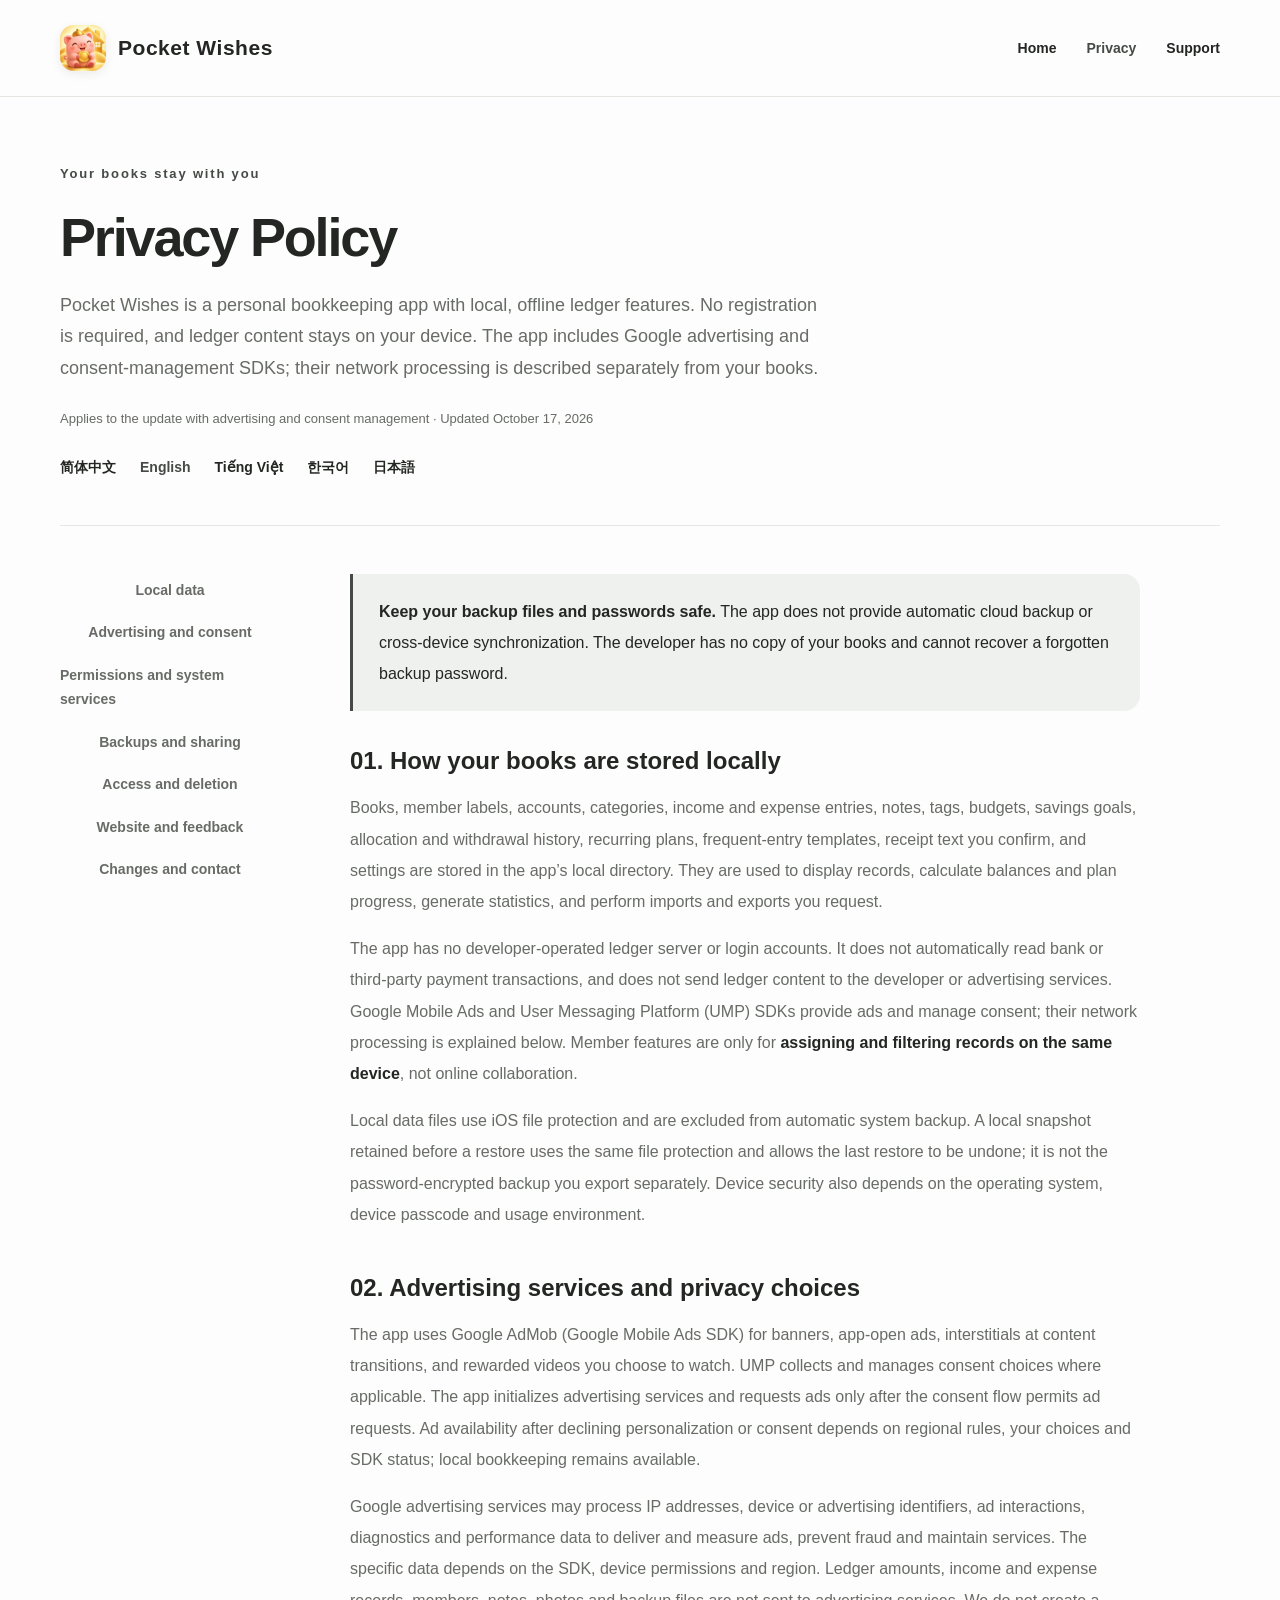
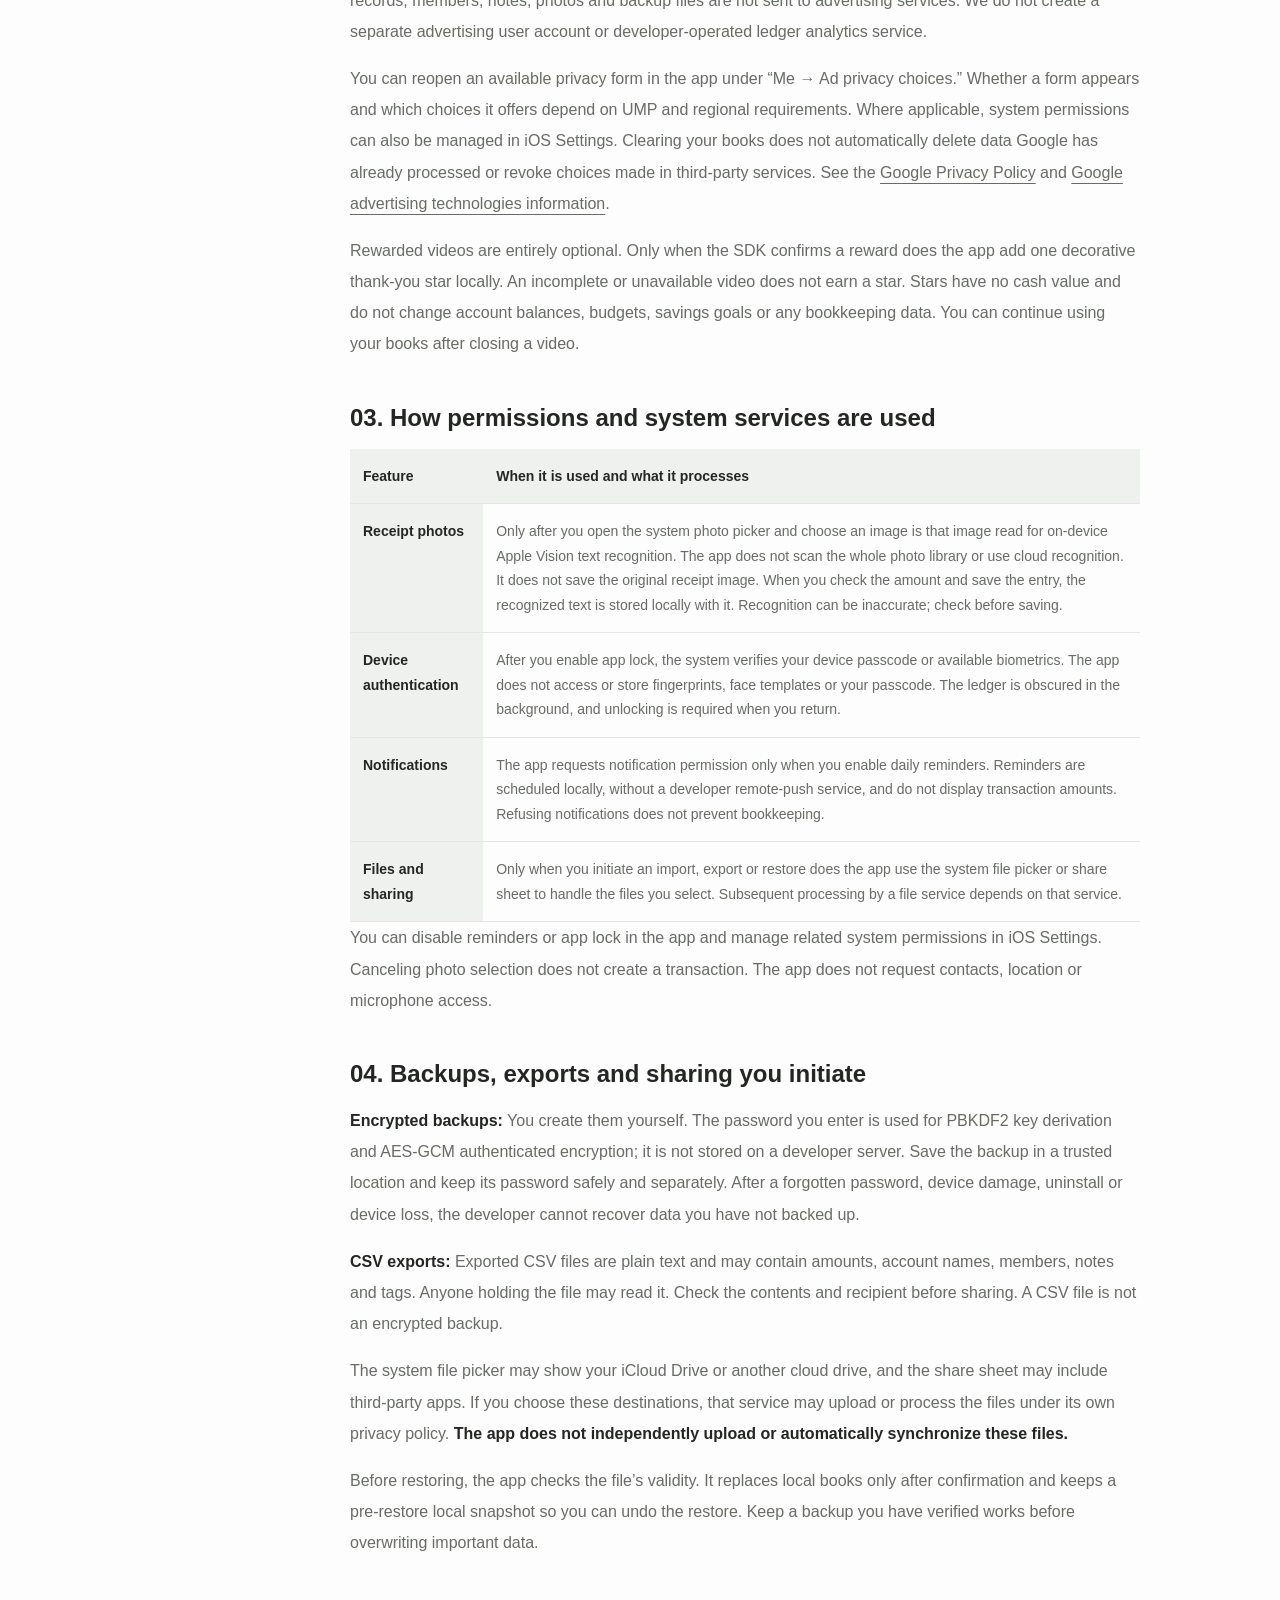
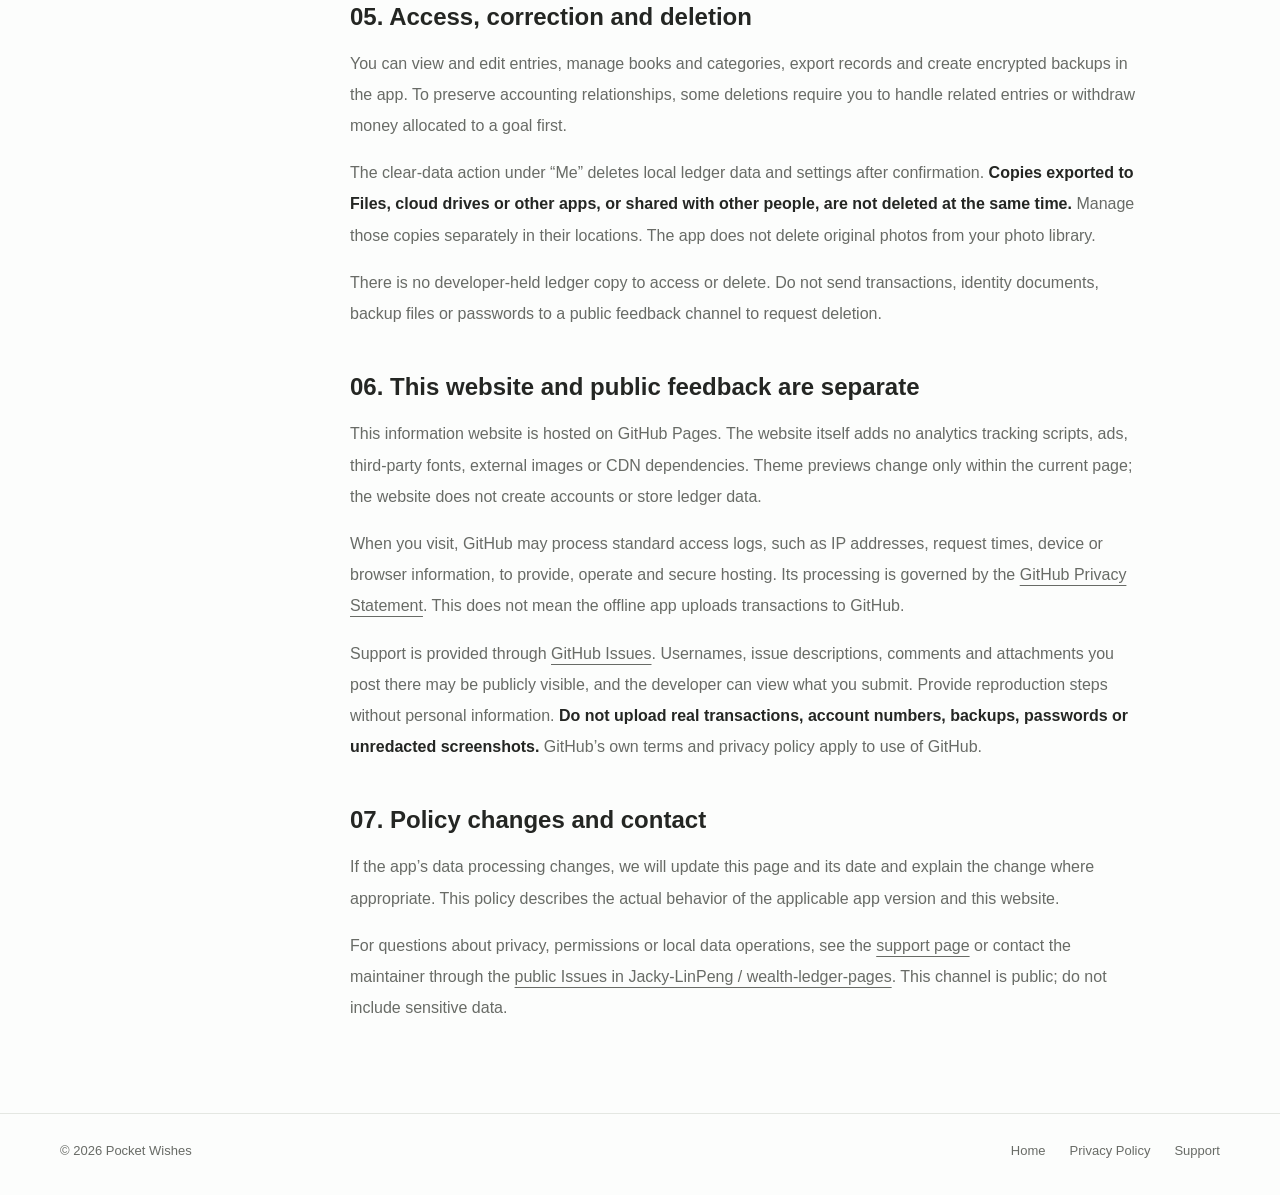
==== privacy-en.html @ 67965745 "Add English Vietnamese Korean and Japanese privacy policies" ====
<!doctype html><html lang="en"><head><meta charset="utf-8"><meta name="viewport" content="width=device-width,initial-scale=1"><title>Privacy Policy · Pocket Wishes</title><meta name="description" content="How Pocket Wishes stores your books locally, uses Google advertising and consent SDKs, and handles permissions, backups, exports and public feedback."><meta name="theme-color" content="#fcfdfc"><meta name="referrer" content="strict-origin-when-cross-origin"><link rel="icon" type="image/png" href="assets/icon.png"><link rel="stylesheet" href="assets/site.css"><link rel="alternate" hreflang="zh-CN" href="privacy.html"><link rel="alternate" hreflang="en" href="privacy-en.html"><link rel="alternate" hreflang="vi" href="privacy-vi.html"><link rel="alternate" hreflang="ko" href="privacy-ko.html"><link rel="alternate" hreflang="ja" href="privacy-ja.html"></head><body>
<a class="skip" href="#main">Skip to main content</a><header class="site-header"><div class="wrap nav"><a class="brand" href="index.html"><img src="assets/icon.png" alt="" width="46" height="46">Pocket Wishes</a><nav aria-label="Main navigation"><a href="index.html">Home</a><a href="privacy-en.html" aria-current="page">Privacy</a><a href="support.html">Support</a></nav></div></header>
<main id="main" class="wrap"><header class="doc-hero"><p class="eyebrow">Your books stay with you</p><h1>Privacy Policy</h1><p class="intro">Pocket Wishes is a personal bookkeeping app with local, offline ledger features. No registration is required, and ledger content stays on your device. The app includes Google advertising and consent-management SDKs; their network processing is described separately from your books.</p><p class="date">Applies to the update with advertising and consent management · Updated October 17, 2026</p><nav class="footer-links" aria-label="Privacy policy language" style="margin-top:24px"><a href="privacy.html" lang="zh-CN" hreflang="zh-CN">简体中文</a><a href="privacy-en.html" lang="en" hreflang="en" aria-current="page">English</a><a href="privacy-vi.html" lang="vi" hreflang="vi">Tiếng Việt</a><a href="privacy-ko.html" lang="ko" hreflang="ko">한국어</a><a href="privacy-ja.html" lang="ja" hreflang="ja">日本語</a></nav></header>
<div class="doc-layout"><nav class="toc" aria-label="Privacy policy contents"><a href="#local">Local data</a><a href="#ads">Advertising and consent</a><a href="#permissions">Permissions and system services</a><a href="#backup">Backups and sharing</a><a href="#control">Access and deletion</a><a href="#website">Website and feedback</a><a href="#contact">Changes and contact</a></nav><article class="document"><div class="notice"><p><strong>Keep your backup files and passwords safe.</strong> The app does not provide automatic cloud backup or cross-device synchronization. The developer has no copy of your books and cannot recover a forgotten backup password.</p></div>
<section id="local"><h2>01. How your books are stored locally</h2><p>Books, member labels, accounts, categories, income and expense entries, notes, tags, budgets, savings goals, allocation and withdrawal history, recurring plans, frequent-entry templates, receipt text you confirm, and settings are stored in the app’s local directory. They are used to display records, calculate balances and plan progress, generate statistics, and perform imports and exports you request.</p><p>The app has no developer-operated ledger server or login accounts. It does not automatically read bank or third-party payment transactions, and does not send ledger content to the developer or advertising services. Google Mobile Ads and User Messaging Platform (UMP) SDKs provide ads and manage consent; their network processing is explained below. Member features are only for <strong>assigning and filtering records on the same device</strong>, not online collaboration.</p><p>Local data files use iOS file protection and are excluded from automatic system backup. A local snapshot retained before a restore uses the same file protection and allows the last restore to be undone; it is not the password-encrypted backup you export separately. Device security also depends on the operating system, device passcode and usage environment.</p></section>
<section id="ads"><h2>02. Advertising services and privacy choices</h2><p>The app uses Google AdMob (Google Mobile Ads SDK) for banners, app-open ads, interstitials at content transitions, and rewarded videos you choose to watch. UMP collects and manages consent choices where applicable. The app initializes advertising services and requests ads only after the consent flow permits ad requests. Ad availability after declining personalization or consent depends on regional rules, your choices and SDK status; local bookkeeping remains available.</p><p>Google advertising services may process IP addresses, device or advertising identifiers, ad interactions, diagnostics and performance data to deliver and measure ads, prevent fraud and maintain services. The specific data depends on the SDK, device permissions and region. Ledger amounts, income and expense records, members, notes, photos and backup files are not sent to advertising services. We do not create a separate advertising user account or developer-operated ledger analytics service.</p><p>You can reopen an available privacy form in the app under “Me → Ad privacy choices.” Whether a form appears and which choices it offers depend on UMP and regional requirements. Where applicable, system permissions can also be managed in iOS Settings. Clearing your books does not automatically delete data Google has already processed or revoke choices made in third-party services. See the <a href="https://policies.google.com/privacy" rel="noopener noreferrer">Google Privacy Policy</a> and <a href="https://policies.google.com/technologies/ads" rel="noopener noreferrer">Google advertising technologies information</a>.</p><p>Rewarded videos are entirely optional. Only when the SDK confirms a reward does the app add one decorative thank-you star locally. An incomplete or unavailable video does not earn a star. Stars have no cash value and do not change account balances, budgets, savings goals or any bookkeeping data. You can continue using your books after closing a video.</p></section>
<section id="permissions"><h2>03. How permissions and system services are used</h2><table class="permission-table"><thead><tr><th scope="col">Feature</th><th scope="col">When it is used and what it processes</th></tr></thead><tbody><tr><th scope="row">Receipt photos</th><td>Only after you open the system photo picker and choose an image is that image read for on-device Apple Vision text recognition. The app does not scan the whole photo library or use cloud recognition. It does not save the original receipt image. When you check the amount and save the entry, the recognized text is stored locally with it. Recognition can be inaccurate; check before saving.</td></tr><tr><th scope="row">Device authentication</th><td>After you enable app lock, the system verifies your device passcode or available biometrics. The app does not access or store fingerprints, face templates or your passcode. The ledger is obscured in the background, and unlocking is required when you return.</td></tr><tr><th scope="row">Notifications</th><td>The app requests notification permission only when you enable daily reminders. Reminders are scheduled locally, without a developer remote-push service, and do not display transaction amounts. Refusing notifications does not prevent bookkeeping.</td></tr><tr><th scope="row">Files and sharing</th><td>Only when you initiate an import, export or restore does the app use the system file picker or share sheet to handle the files you select. Subsequent processing by a file service depends on that service.</td></tr></tbody></table><p>You can disable reminders or app lock in the app and manage related system permissions in iOS Settings. Canceling photo selection does not create a transaction. The app does not request contacts, location or microphone access.</p></section>
<section id="backup"><h2>04. Backups, exports and sharing you initiate</h2><p><strong>Encrypted backups:</strong> You create them yourself. The password you enter is used for PBKDF2 key derivation and AES-GCM authenticated encryption; it is not stored on a developer server. Save the backup in a trusted location and keep its password safely and separately. After a forgotten password, device damage, uninstall or device loss, the developer cannot recover data you have not backed up.</p><p><strong>CSV exports:</strong> Exported CSV files are plain text and may contain amounts, account names, members, notes and tags. Anyone holding the file may read it. Check the contents and recipient before sharing. A CSV file is not an encrypted backup.</p><p>The system file picker may show your iCloud Drive or another cloud drive, and the share sheet may include third-party apps. If you choose these destinations, that service may upload or process the files under its own privacy policy. <strong>The app does not independently upload or automatically synchronize these files.</strong></p><p>Before restoring, the app checks the file’s validity. It replaces local books only after confirmation and keeps a pre-restore local snapshot so you can undo the restore. Keep a backup you have verified works before overwriting important data.</p></section>
<section id="control"><h2>05. Access, correction and deletion</h2><p>You can view and edit entries, manage books and categories, export records and create encrypted backups in the app. To preserve accounting relationships, some deletions require you to handle related entries or withdraw money allocated to a goal first.</p><p>The clear-data action under “Me” deletes local ledger data and settings after confirmation. <strong>Copies exported to Files, cloud drives or other apps, or shared with other people, are not deleted at the same time.</strong> Manage those copies separately in their locations. The app does not delete original photos from your photo library.</p><p>There is no developer-held ledger copy to access or delete. Do not send transactions, identity documents, backup files or passwords to a public feedback channel to request deletion.</p></section>
<section id="website"><h2>06. This website and public feedback are separate</h2><p>This information website is hosted on GitHub Pages. The website itself adds no analytics tracking scripts, ads, third-party fonts, external images or CDN dependencies. Theme previews change only within the current page; the website does not create accounts or store ledger data.</p><p>When you visit, GitHub may process standard access logs, such as IP addresses, request times, device or browser information, to provide, operate and secure hosting. Its processing is governed by the <a href="https://docs.github.com/en/site-policy/privacy-policies/github-general-privacy-statement" rel="noopener noreferrer">GitHub Privacy Statement</a>. This does not mean the offline app uploads transactions to GitHub.</p><p>Support is provided through <a href="https://github.com/Jacky-LinPeng/wealth-ledger-pages/issues" rel="noopener noreferrer">GitHub Issues</a>. Usernames, issue descriptions, comments and attachments you post there may be publicly visible, and the developer can view what you submit. Provide reproduction steps without personal information. <strong>Do not upload real transactions, account numbers, backups, passwords or unredacted screenshots.</strong> GitHub’s own terms and privacy policy apply to use of GitHub.</p></section>
<section id="contact"><h2>07. Policy changes and contact</h2><p>If the app’s data processing changes, we will update this page and its date and explain the change where appropriate. This policy describes the actual behavior of the applicable app version and this website.</p><p>For questions about privacy, permissions or local data operations, see the <a href="support.html">support page</a> or contact the maintainer through the <a href="https://github.com/Jacky-LinPeng/wealth-ledger-pages/issues" rel="noopener noreferrer">public Issues in Jacky-LinPeng / wealth-ledger-pages</a>. This channel is public; do not include sensitive data.</p></section>
</article></div></main>
<footer class="footer"><div class="wrap footer-inner"><p>© 2026 Pocket Wishes</p><div class="footer-links"><a href="index.html">Home</a><a href="privacy-en.html">Privacy Policy</a><a href="support.html">Support</a></div></div></footer>
</body></html>
---- assets/site.css ----
:root,:root[data-theme=cream]{--bg:#fcfdfc;--paper:#fff;--ink:#242623;--muted:#686b66;--accent:#454a46;--bright:#a9b8a3;--wash:#eef1ee;--line:#e4e7e2;--deep:#242b24;--deep-ink:#f7faf6;--shadow:rgba(45,54,43,.08);color-scheme:light}
:root[data-theme=auspicious]{--bg:#fffcfa;--paper:#fff;--ink:#242623;--muted:#686b66;--accent:#b94736;--bright:#eab4a8;--wash:#f8eeea;--line:#ecded7;--deep:#432b26;--deep-ink:#fff9f6;--shadow:rgba(94,43,32,.08)}
:root[data-theme=golden]{--bg:#fefcf8;--paper:#fff;--ink:#242623;--muted:#686b66;--accent:#80552f;--bright:#d5bd94;--wash:#f5ede0;--line:#e9e0d2;--deep:#392e22;--deep-ink:#fffcf4;--shadow:rgba(90,65,24,.08)}
*{box-sizing:border-box}html{scroll-behavior:smooth;scroll-padding-top:110px}body{margin:0;background:var(--bg);color:var(--ink);font:16px/1.75 -apple-system,BlinkMacSystemFont,"PingFang SC","Hiragino Sans GB","Microsoft YaHei",sans-serif}a{color:inherit;text-decoration-thickness:1px;text-underline-offset:5px}button{font:inherit;color:inherit}img{max-width:100%;height:auto;display:block}button,a{touch-action:manipulation}button:focus-visible,a:focus-visible,summary:focus-visible{outline:3px solid var(--accent);outline-offset:5px}h1,h2,h3,p{margin:0}h1,h2,h3{line-height:1.3}p+p{margin-top:16px}::selection{background:var(--wash)}.wrap{width:min(1160px,calc(100% - 64px));margin:auto}.skip{position:fixed;top:-100px;left:16px;z-index:10;background:var(--paper);padding:12px}.skip:focus{top:10px}.site-header{position:relative;z-index:5;border-bottom:1px solid var(--line)}.nav{min-height:96px;display:flex;align-items:center;justify-content:space-between;gap:24px}.brand{display:flex;align-items:center;gap:12px;text-decoration:none;font-size:21px;font-weight:850;letter-spacing:.025em}.brand img{width:46px;height:46px;border-radius:14px;box-shadow:0 3px 10px var(--shadow)}nav{display:flex;gap:30px;align-items:center;font-size:14px;font-weight:650}nav a{text-decoration:none}nav a:hover,nav a[aria-current=page]{color:var(--accent)}.release{font-size:13px;letter-spacing:.12em;text-transform:uppercase;display:inline-flex;align-items:center;gap:9px;font-weight:750}.release:before{content:"";height:7px;width:7px;display:block;border:2px solid currentColor;border-radius:50%}.eyebrow{font-size:13px;letter-spacing:.14em;font-weight:800;color:var(--accent);margin-bottom:16px}.hero{display:grid;grid-template-columns:1.05fr 1.05fr;align-items:center;min-height:640px;padding:70px 0 66px;gap:18px}.hero h1{font-size:clamp(40px,4.9vw,64px);font-weight:900;letter-spacing:-.045em;line-height:1.23;margin:24px 0}.hero h1 span{color:var(--accent)}.hero-lead{max-width:465px;font-size:18px;line-height:1.95;color:var(--muted)}.hero-actions{display:flex;align-items:center;flex-wrap:wrap;gap:24px;margin-top:30px}.pill-link{display:inline-flex;justify-content:center;align-items:center;min-height:52px;padding:12px 26px;border-radius:30px;background:var(--ink);color:var(--bg);text-decoration:none;font-size:15px;font-weight:700}.text-link{font-size:15px;font-weight:650}.availability{font-size:13px;color:var(--muted);margin-top:20px}.hero-art{position:relative;isolation:isolate}.hero-art:before{content:"";position:absolute;z-index:-1;inset:12% 0 7%;border-radius:50%;background:var(--wash)}.hero-art img{width:100%;aspect-ratio:3/2;object-fit:contain;filter:drop-shadow(0 22px 24px var(--shadow));transform:scale(1.12)}.art-label{text-align:center;color:var(--muted);font-size:12px;margin-top:18px}.hero-note{font-size:14px;font-weight:750;text-align:center;margin-top:18px}.trust-strip{display:grid;grid-template-columns:repeat(3,1fr);border-top:1px solid var(--line);border-bottom:1px solid var(--line);padding:22px 0;text-align:center;gap:20px}.trust-strip strong{font-size:16px;font-weight:750}.trust-strip span{display:block;color:var(--muted);font-size:13px;margin-top:3px}.section{padding:90px 0}.section-head{max-width:730px;margin-bottom:42px}.section-head h2{font-size:clamp(30px,3.4vw,42px);letter-spacing:-.03em;font-weight:850}.section-head p{margin-top:18px;color:var(--muted);max-width:660px;font-size:17px}.feature-grid{display:grid;grid-template-columns:repeat(3,1fr);gap:28px}.feature{padding-top:22px;border-top:2px solid var(--line)}.feature-num{font-size:14px;color:var(--accent);font-weight:750;letter-spacing:.1em}.feature h3{font-size:23px;margin:18px 0 14px;letter-spacing:-.02em}.feature p{color:var(--muted);font-size:15px;line-height:1.95}.feature-tags{margin-top:24px;display:flex;gap:8px;flex-wrap:wrap}.feature-tags span{border:1px solid var(--line);padding:4px 10px;border-radius:8px;font-size:12px}.theme-section{background:var(--wash);border-top:1px solid var(--line);border-bottom:1px solid var(--line)}.theme-layout{display:grid;grid-template-columns:.95fr 1.05fr;gap:70px;align-items:center}.phone-stage{margin:0;text-align:center;position:relative}.phone-stage img{width:290px;margin:auto;border-radius:32px;box-shadow:0 18px 50px var(--shadow);border:7px solid var(--paper);aspect-ratio:402/874;object-fit:cover}.phone-stage figcaption{font-size:12px;margin-top:20px;color:var(--muted)}.theme-copy h2{font-size:clamp(30px,3.2vw,40px);letter-spacing:-.03em}.theme-copy>p{color:var(--muted);font-size:16px;margin-top:18px}.theme-picker{display:flex;flex-direction:column;gap:10px;margin-top:30px}.theme-button{display:flex;align-items:center;gap:15px;border:1px solid transparent;background:transparent;padding:13px 17px;width:100%;border-radius:17px;text-align:left;cursor:pointer;min-height:64px}.theme-button:hover{background:var(--paper)}.theme-button[aria-pressed=true]{border-color:var(--accent);background:var(--paper);box-shadow:0 3px 8px var(--shadow)}.swatch{height:32px;width:32px;border-radius:50%;flex:none;border:1px solid rgba(100,70,30,.12)}.theme-button b{font-size:15px;display:block}.theme-button small{font-size:12px;color:var(--muted)}.theme-check{margin-left:auto;visibility:hidden;color:var(--accent);font-size:18px}.theme-button[aria-pressed=true] .theme-check{visibility:visible}.theme-footnote{font-size:13px!important}.journey-grid{display:grid;grid-template-columns:1fr 1fr;gap:30px}.journey{background:var(--paper);border:1px solid var(--line);border-radius:28px;overflow:hidden;padding:34px 34px 0}.journey h3{font-size:24px;margin:12px 0}.journey p{color:var(--muted);font-size:15px}.journey img{width:260px;margin:28px auto 0;max-height:400px;object-fit:cover;object-position:top;border-radius:22px 22px 0 0;box-shadow:0 12px 38px var(--shadow)}.screenshot-caption{font-size:12px;color:var(--muted);margin-top:16px;text-align:center}.privacy-band{background:var(--deep);color:var(--deep-ink);padding:68px;border-radius:32px;display:grid;grid-template-columns:1fr 1fr;gap:60px;align-items:center}.privacy-band .eyebrow{color:var(--bright)}.privacy-band h2{font-size:36px;letter-spacing:-.03em}.privacy-band p{opacity:.8;font-size:16px}.privacy-band .text-link{display:inline-block;margin-top:24px}.small-list{padding:0;margin:0;list-style:none}.small-list li{padding:15px 0;border-bottom:1px solid rgba(255,255,255,.16);font-size:15px}.small-list li:last-child{border-bottom:0}.small-list span{opacity:.65;font-size:13px;display:block;margin-top:5px}.closing{padding:86px 0;text-align:center}.closing h2{font-size:34px;font-weight:850;margin:18px 0}.closing p{color:var(--muted);font-size:16px}.footer{border-top:1px solid var(--line);padding:26px 0 32px;font-size:13px;color:var(--muted)}.footer-inner{display:flex;justify-content:space-between;align-items:center;gap:20px}.footer-links{display:flex;gap:24px;flex-wrap:wrap}.footer a{text-decoration:none}.doc-hero{padding:66px 0 45px;border-bottom:1px solid var(--line)}.doc-hero h1{font-size:clamp(36px,5vw,54px);letter-spacing:-.04em;margin-bottom:18px}.doc-hero .intro{font-size:18px;max-width:770px;color:var(--muted)}.date{font-size:13px;color:var(--muted);margin-top:24px}.doc-layout{display:grid;grid-template-columns:220px 1fr;gap:70px;align-items:start;padding:48px 0 90px}.toc{position:sticky;top:32px;display:flex;flex-direction:column;gap:10px;font-size:14px}.toc a{text-decoration:none;color:var(--muted);padding:4px 0}.toc a:hover{color:var(--accent)}.document{max-width:790px}.document section+section{margin-top:42px}.document h2{font-size:24px;margin-bottom:16px}.document h3{font-size:18px;margin:24px 0 12px}.document p,.document li{font-size:16px;line-height:1.95;color:var(--muted)}.document strong{color:var(--ink);font-weight:700}.document ul,.document ol{padding-left:1.4em}.notice{background:var(--wash);border-left:3px solid var(--accent);padding:22px 26px;border-radius:0 16px 16px 0;margin-bottom:34px}.notice p{color:var(--ink)}.permission-table{width:100%;border-collapse:collapse;font-size:14px}.permission-table th,.permission-table td{text-align:left;vertical-align:top;padding:15px 13px;border-bottom:1px solid var(--line)}.permission-table th{font-weight:750;background:var(--wash)}.permission-table td{color:var(--muted)}.support-layout{display:grid;grid-template-columns:1.2fr .8fr;gap:44px;padding:50px 0 90px;align-items:start}.faq h2{font-size:25px;margin-bottom:24px}details{border-bottom:1px solid var(--line)}summary{list-style:none;font-size:17px;font-weight:700;cursor:pointer;padding:22px 36px 22px 0;position:relative;line-height:1.6}summary::-webkit-details-marker{display:none}summary:after{content:"+";position:absolute;right:5px;top:20px;font-size:22px;color:var(--accent)}details[open] summary:after{content:"−"}details p{font-size:15px;color:var(--muted);padding-bottom:22px}details ul{font-size:15px;color:var(--muted);padding:0 0 20px 20px}.support-card{padding:30px;background:var(--paper);border:1px solid var(--line);border-radius:24px;position:sticky;top:30px}.support-card h2{font-size:24px;margin-bottom:16px}.support-card p,.support-card li{font-size:15px;color:var(--muted)}.support-card ul{padding-left:20px;margin:20px 0}.support-card .pill-link{margin-top:8px;width:100%}.support-card .privacy-warning{background:var(--wash);color:var(--ink);border-radius:12px;padding:16px;font-size:14px;margin-top:22px}.support-card .minor{font-size:12px;margin-top:15px}.sr-only{position:absolute;width:1px;height:1px;margin:-1px;padding:0;overflow:hidden;clip:rect(0,0,0,0);white-space:nowrap;border:0}
@media(min-width:1500px){.hero{min-height:700px}.hero-art img{transform:scale(1.2)}}
@media(max-width:900px){.wrap{width:min(760px,calc(100% - 40px))}.nav{min-height:82px}.brand{font-size:18px}.brand img{width:40px;height:40px}nav{gap:20px;font-size:13px}.hero{padding:52px 0;gap:5px;min-height:540px}.hero h1{font-size:42px}.hero-lead{font-size:16px}.hero-art img{transform:scale(1.06)}.feature-grid{gap:22px}.feature h3{font-size:21px}.theme-layout{gap:35px}.phone-stage img{width:260px}.section{padding:64px 0}.journey{padding:26px 24px 0}.privacy-band{padding:40px;gap:35px}.privacy-band h2{font-size:31px}.doc-layout{grid-template-columns:160px 1fr;gap:35px}.support-layout{grid-template-columns:1fr .9fr;gap:30px}.support-card{padding:24px}.footer-inner{align-items:flex-start}}
@media(max-width:640px){.wrap{width:calc(100% - 36px)}.nav{min-height:76px;gap:12px;flex-wrap:wrap;padding:14px 0}.brand{font-size:17px}.brand img{width:36px;height:36px;border-radius:11px}nav{gap:16px;font-size:13px}nav .desktop-nav{display:none}.hero{grid-template-columns:1fr;padding:42px 0 28px;text-align:center;gap:28px;min-height:0}.hero .release{font-size:12px}.hero h1{font-size:42px;line-height:1.28;margin:20px 0}.hero-lead{margin:auto;font-size:16px;max-width:350px}.hero-actions{justify-content:center;gap:22px;margin-top:25px}.hero-art{width:100%;max-width:480px;margin:auto}.hero-art img{transform:none}.hero-note{margin-top:8px}.art-label{margin-top:8px}.trust-strip{gap:10px;padding:20px 0}.trust-strip strong{font-size:14px}.trust-strip span{font-size:12px}.section-head{margin-bottom:30px}.section-head h2{font-size:29px}.section-head p{font-size:16px}.feature-grid{grid-template-columns:1fr;gap:30px}.feature{padding-top:20px}.feature h3{margin:12px 0;font-size:23px}.feature-tags{margin-top:16px}.theme-layout{grid-template-columns:1fr;gap:35px}.theme-copy{grid-row:1}.theme-copy h2{font-size:30px}.theme-picker{display:grid;grid-template-columns:1fr 1fr;gap:10px;margin-top:23px}.theme-button{padding:11px 10px;gap:9px;min-height:64px}.theme-button b{font-size:13px}.theme-button small{font-size:12px;display:none}.theme-check{display:none}.swatch{width:25px;height:25px}.theme-button:last-child{grid-column:1/-1}.theme-button:last-child small{display:block}.phone-stage img{width:265px}.journey-grid{grid-template-columns:1fr;gap:24px}.journey img{max-height:350px}.privacy-band{padding:30px 25px;border-radius:24px;grid-template-columns:1fr;gap:25px}.privacy-band h2{font-size:30px}.closing{padding:62px 0}.closing h2{font-size:28px}.footer-inner{flex-direction:column;align-items:center;text-align:center;gap:14px}.footer-links{justify-content:center;gap:22px}.doc-hero{padding:40px 0 30px}.doc-hero h1{font-size:38px}.doc-hero .intro{font-size:16px}.doc-layout{display:block;padding:28px 0 60px}.toc{position:static;display:flex;flex-direction:row;flex-wrap:wrap;gap:5px 18px;margin-bottom:32px;padding-bottom:24px;border-bottom:1px solid var(--line)}.document h2{font-size:22px}.document p,.document li{font-size:15px}.notice{padding:18px 20px}.permission-table th,.permission-table td{padding:12px 8px;font-size:13px}.support-layout{display:flex;flex-direction:column-reverse;padding:30px 0 60px;gap:38px}.support-card{position:static;width:100%}.faq{width:100%}summary{font-size:16px}.support-card .pill-link{width:auto}}
@media(prefers-reduced-motion:reduce){html{scroll-behavior:auto}*{transition:none!important;animation:none!important}}

.hero-art:before{display:none}.art-cell{position:relative;overflow:hidden;aspect-ratio:1;width:min(100%,480px);margin:auto}.hero-art .art-cell img{position:absolute;width:200%;height:200%;max-width:none;top:0;left:0;transform:none;filter:none;object-fit:fill}.hero h1{font-weight:800}.hero-art{padding:18px}.theme-button:last-child{grid-column:auto}.theme-picker{max-width:440px}.phone-stage img{border-radius:34px;border-width:5px}.trust-strip{border-color:var(--line)}
@media(max-width:640px){.theme-picker{grid-template-columns:1fr}.theme-button small,.theme-button:last-child small{display:block}.theme-check{display:block}.hero-art{max-width:360px;padding:0}.hero h1{font-size:39px}.hero-art .art-cell img{transform:none}}

/* Show the decorative scene cell from the native 2x2 artwork atlas. */
.hero-art .art-cell img{left:-100%;top:-100%}
:root[data-theme="golden"] .hero-art .art-cell img{width:185.1852%;left:-85.1852%}
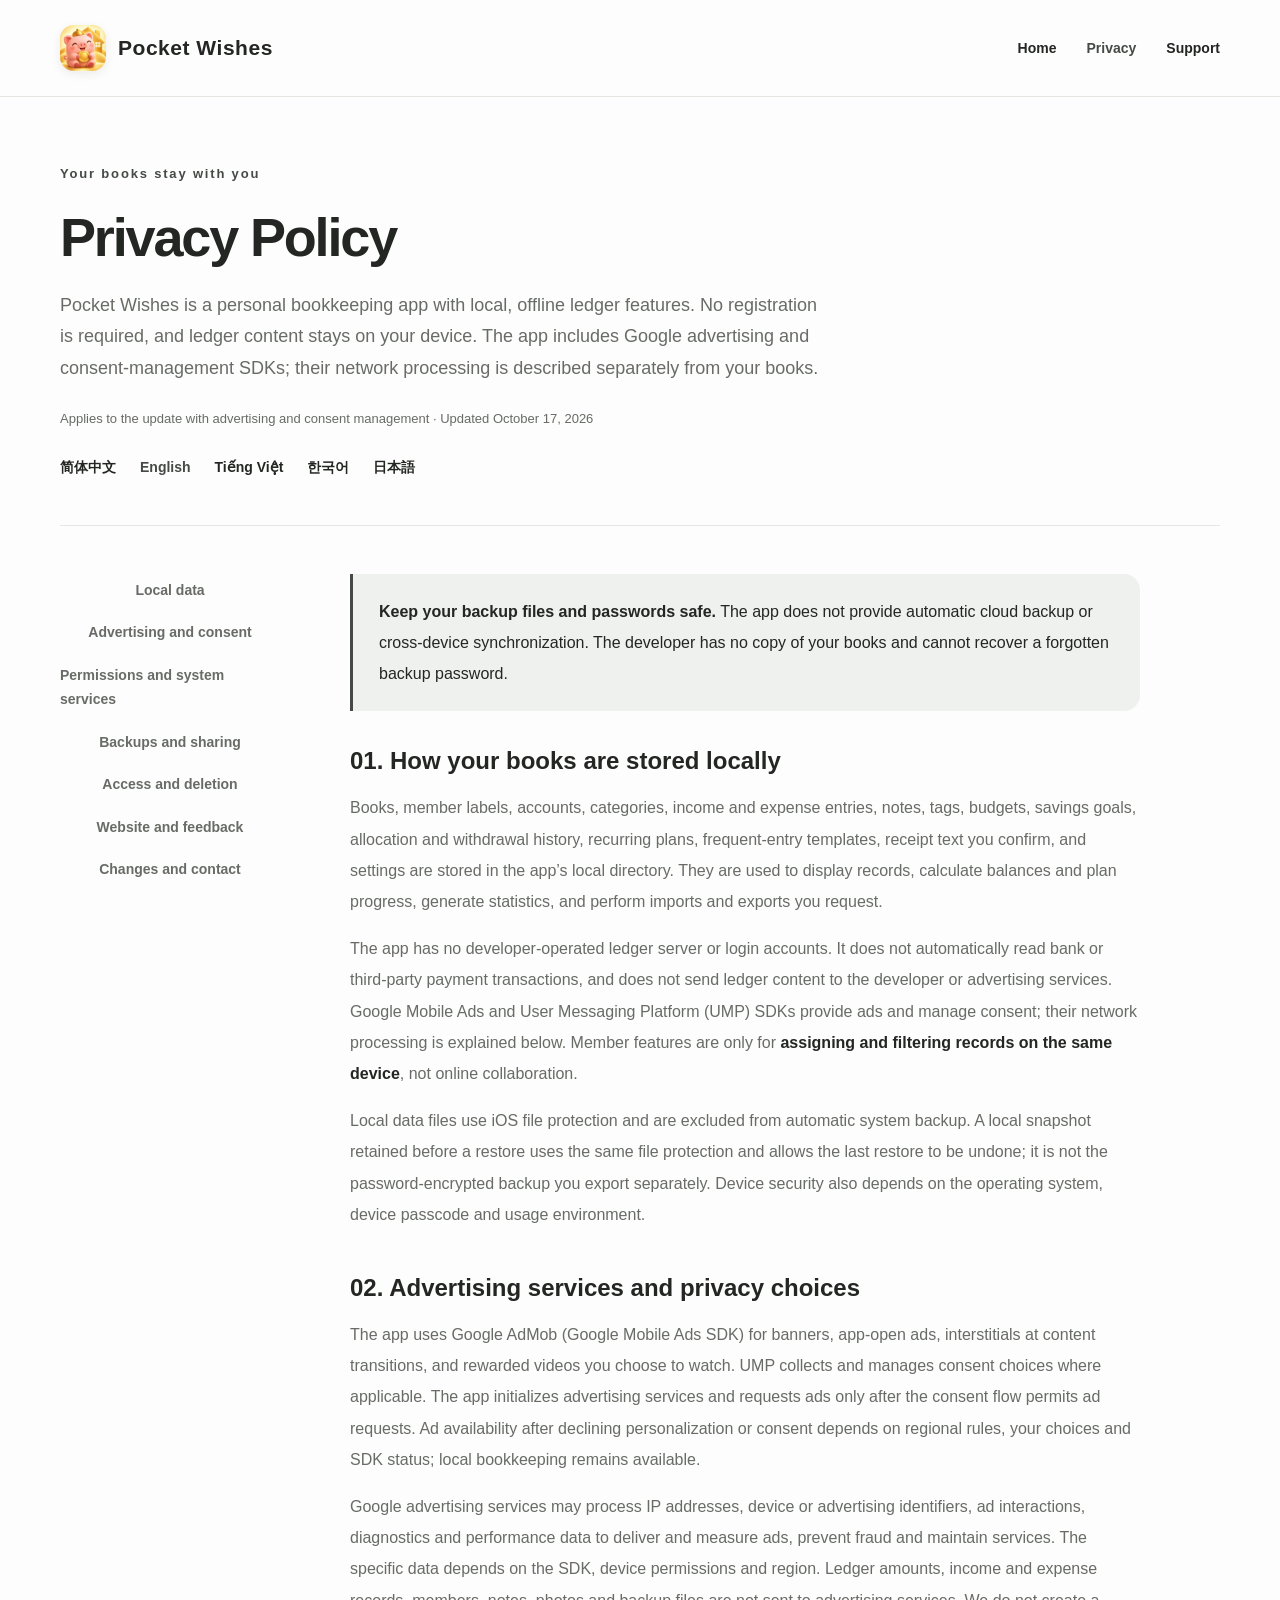
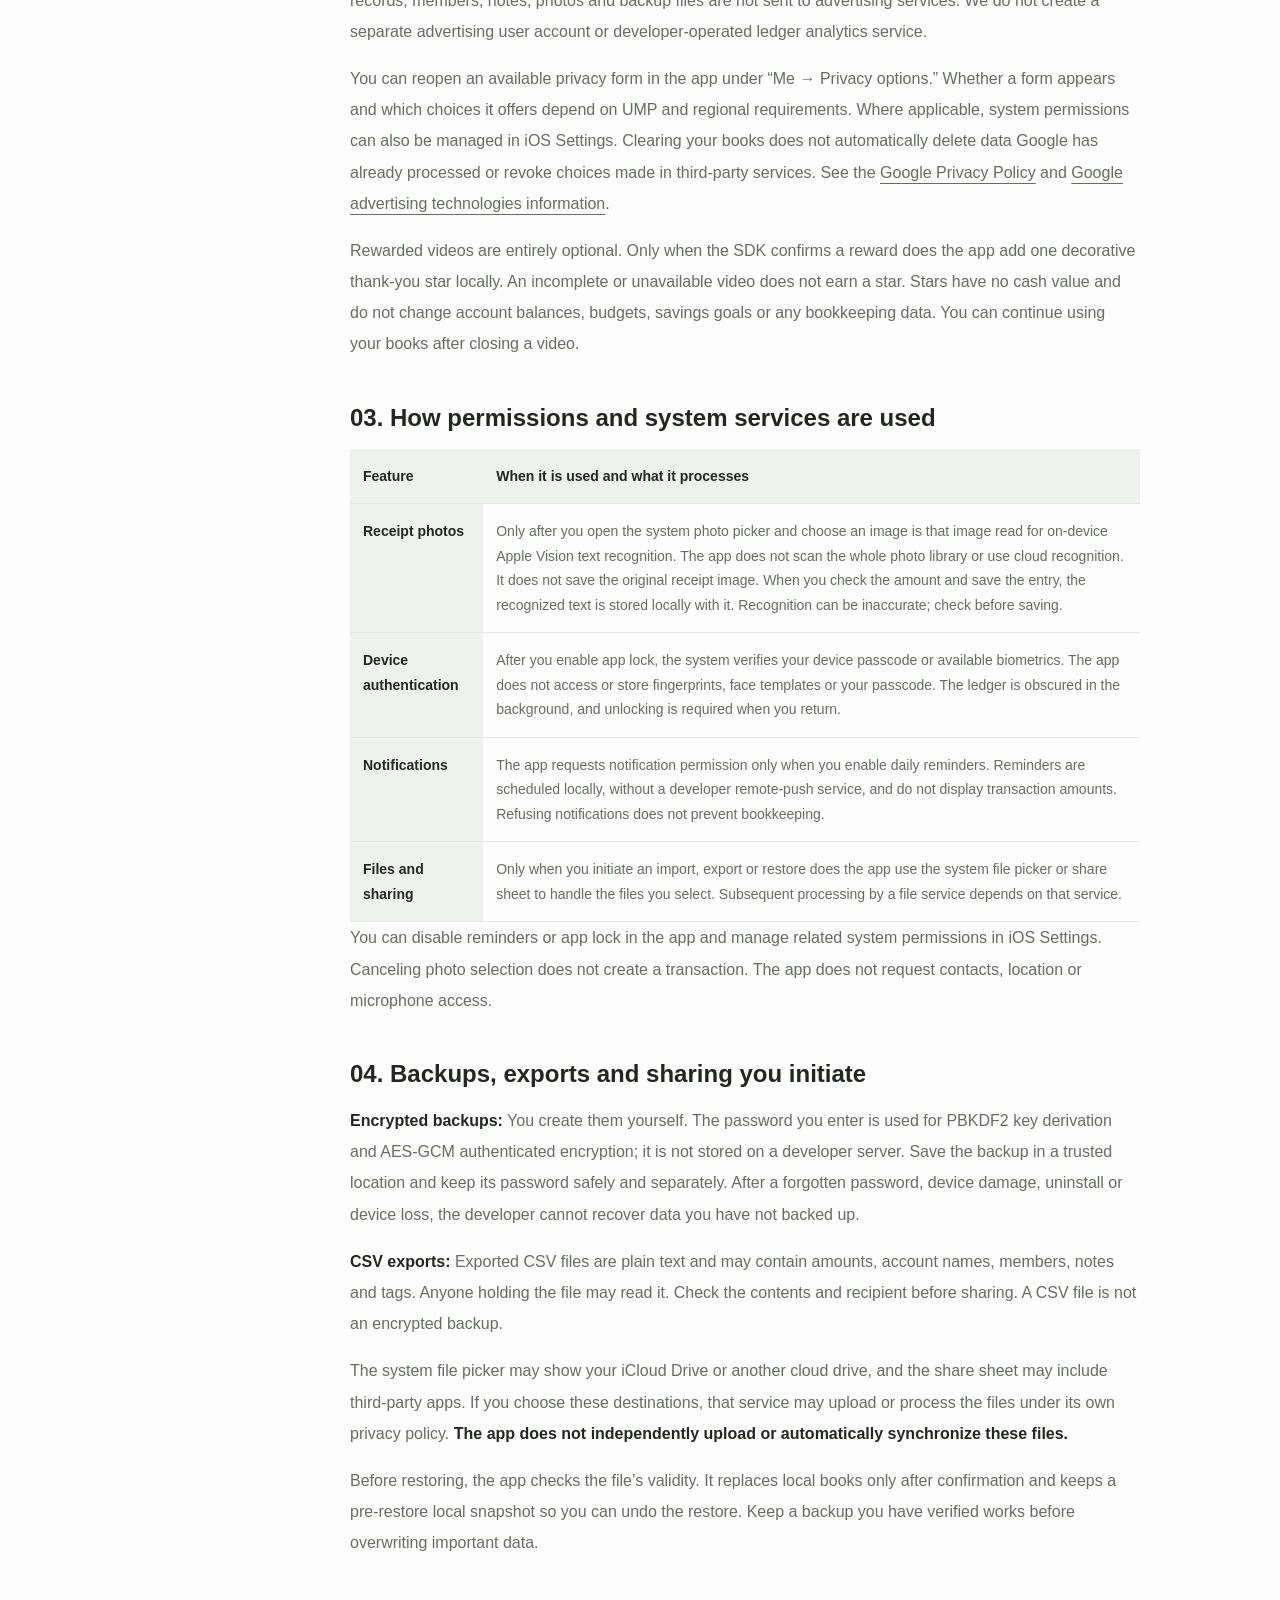
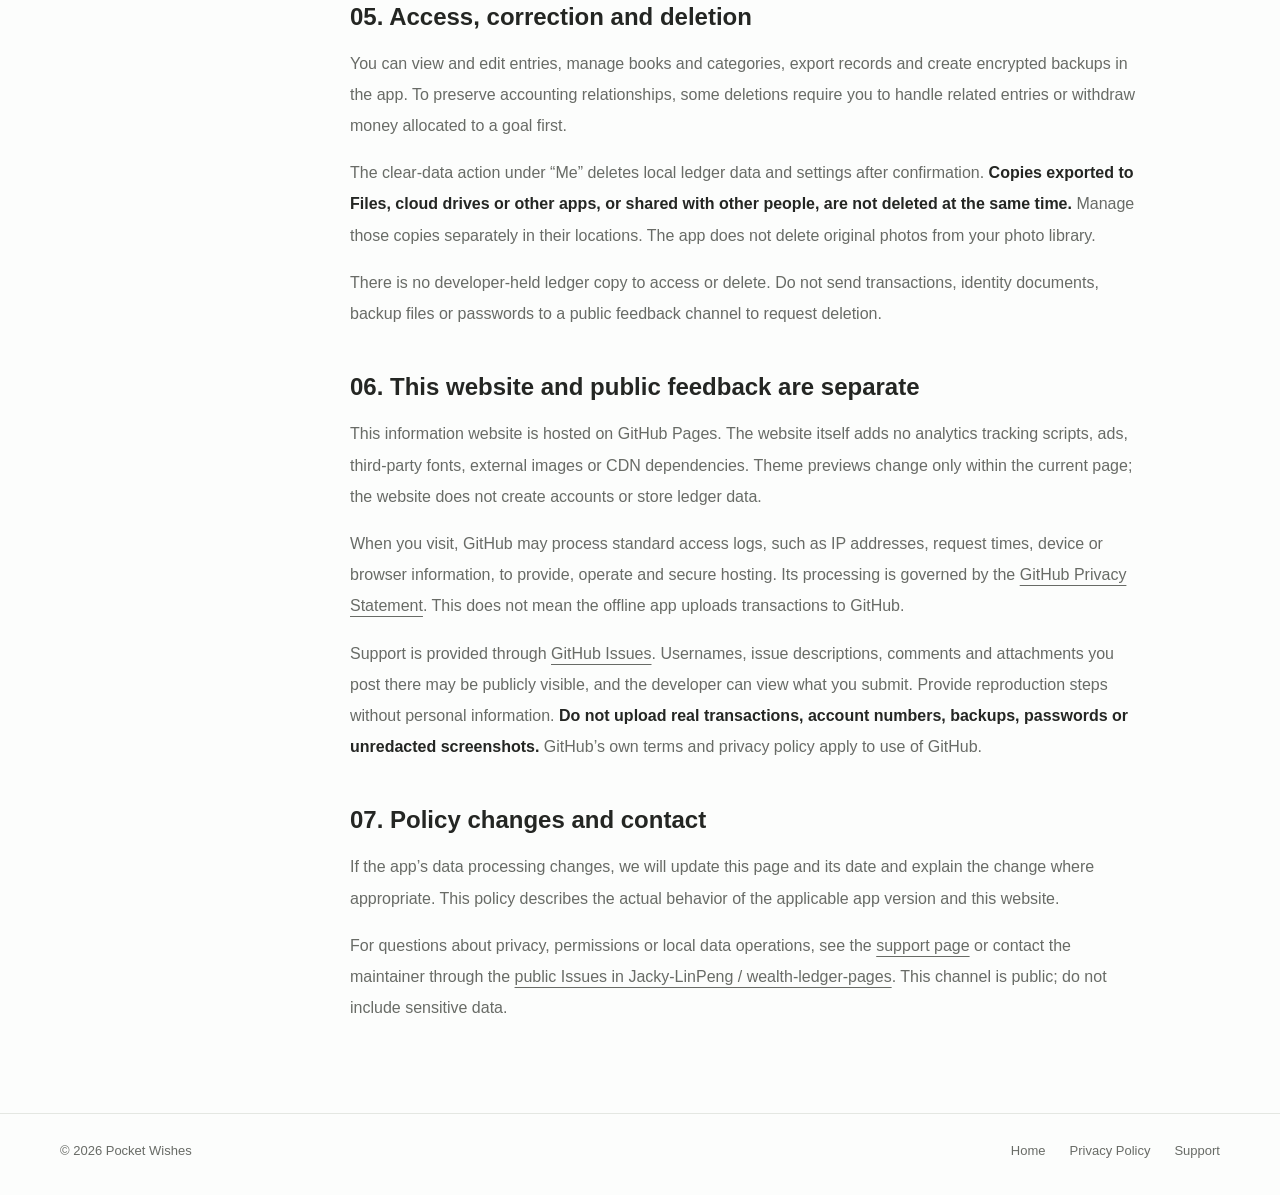
==== commit f429ab3e: "Match localized privacy options labels in the native app" ====
--- a/privacy-en.html
+++ b/privacy-en.html
@@ -3,7 +3,7 @@
 <main id="main" class="wrap"><header class="doc-hero"><p class="eyebrow">Your books stay with you</p><h1>Privacy Policy</h1><p class="intro">Pocket Wishes is a personal bookkeeping app with local, offline ledger features. No registration is required, and ledger content stays on your device. The app includes Google advertising and consent-management SDKs; their network processing is described separately from your books.</p><p class="date">Applies to the update with advertising and consent management · Updated October 17, 2026</p><nav class="footer-links" aria-label="Privacy policy language" style="margin-top:24px"><a href="privacy.html" lang="zh-CN" hreflang="zh-CN">简体中文</a><a href="privacy-en.html" lang="en" hreflang="en" aria-current="page">English</a><a href="privacy-vi.html" lang="vi" hreflang="vi">Tiếng Việt</a><a href="privacy-ko.html" lang="ko" hreflang="ko">한국어</a><a href="privacy-ja.html" lang="ja" hreflang="ja">日本語</a></nav></header>
 <div class="doc-layout"><nav class="toc" aria-label="Privacy policy contents"><a href="#local">Local data</a><a href="#ads">Advertising and consent</a><a href="#permissions">Permissions and system services</a><a href="#backup">Backups and sharing</a><a href="#control">Access and deletion</a><a href="#website">Website and feedback</a><a href="#contact">Changes and contact</a></nav><article class="document"><div class="notice"><p><strong>Keep your backup files and passwords safe.</strong> The app does not provide automatic cloud backup or cross-device synchronization. The developer has no copy of your books and cannot recover a forgotten backup password.</p></div>
 <section id="local"><h2>01. How your books are stored locally</h2><p>Books, member labels, accounts, categories, income and expense entries, notes, tags, budgets, savings goals, allocation and withdrawal history, recurring plans, frequent-entry templates, receipt text you confirm, and settings are stored in the app’s local directory. They are used to display records, calculate balances and plan progress, generate statistics, and perform imports and exports you request.</p><p>The app has no developer-operated ledger server or login accounts. It does not automatically read bank or third-party payment transactions, and does not send ledger content to the developer or advertising services. Google Mobile Ads and User Messaging Platform (UMP) SDKs provide ads and manage consent; their network processing is explained below. Member features are only for <strong>assigning and filtering records on the same device</strong>, not online collaboration.</p><p>Local data files use iOS file protection and are excluded from automatic system backup. A local snapshot retained before a restore uses the same file protection and allows the last restore to be undone; it is not the password-encrypted backup you export separately. Device security also depends on the operating system, device passcode and usage environment.</p></section>
-<section id="ads"><h2>02. Advertising services and privacy choices</h2><p>The app uses Google AdMob (Google Mobile Ads SDK) for banners, app-open ads, interstitials at content transitions, and rewarded videos you choose to watch. UMP collects and manages consent choices where applicable. The app initializes advertising services and requests ads only after the consent flow permits ad requests. Ad availability after declining personalization or consent depends on regional rules, your choices and SDK status; local bookkeeping remains available.</p><p>Google advertising services may process IP addresses, device or advertising identifiers, ad interactions, diagnostics and performance data to deliver and measure ads, prevent fraud and maintain services. The specific data depends on the SDK, device permissions and region. Ledger amounts, income and expense records, members, notes, photos and backup files are not sent to advertising services. We do not create a separate advertising user account or developer-operated ledger analytics service.</p><p>You can reopen an available privacy form in the app under “Me → Ad privacy choices.” Whether a form appears and which choices it offers depend on UMP and regional requirements. Where applicable, system permissions can also be managed in iOS Settings. Clearing your books does not automatically delete data Google has already processed or revoke choices made in third-party services. See the <a href="https://policies.google.com/privacy" rel="noopener noreferrer">Google Privacy Policy</a> and <a href="https://policies.google.com/technologies/ads" rel="noopener noreferrer">Google advertising technologies information</a>.</p><p>Rewarded videos are entirely optional. Only when the SDK confirms a reward does the app add one decorative thank-you star locally. An incomplete or unavailable video does not earn a star. Stars have no cash value and do not change account balances, budgets, savings goals or any bookkeeping data. You can continue using your books after closing a video.</p></section>
+<section id="ads"><h2>02. Advertising services and privacy choices</h2><p>The app uses Google AdMob (Google Mobile Ads SDK) for banners, app-open ads, interstitials at content transitions, and rewarded videos you choose to watch. UMP collects and manages consent choices where applicable. The app initializes advertising services and requests ads only after the consent flow permits ad requests. Ad availability after declining personalization or consent depends on regional rules, your choices and SDK status; local bookkeeping remains available.</p><p>Google advertising services may process IP addresses, device or advertising identifiers, ad interactions, diagnostics and performance data to deliver and measure ads, prevent fraud and maintain services. The specific data depends on the SDK, device permissions and region. Ledger amounts, income and expense records, members, notes, photos and backup files are not sent to advertising services. We do not create a separate advertising user account or developer-operated ledger analytics service.</p><p>You can reopen an available privacy form in the app under “Me → Privacy options.” Whether a form appears and which choices it offers depend on UMP and regional requirements. Where applicable, system permissions can also be managed in iOS Settings. Clearing your books does not automatically delete data Google has already processed or revoke choices made in third-party services. See the <a href="https://policies.google.com/privacy" rel="noopener noreferrer">Google Privacy Policy</a> and <a href="https://policies.google.com/technologies/ads" rel="noopener noreferrer">Google advertising technologies information</a>.</p><p>Rewarded videos are entirely optional. Only when the SDK confirms a reward does the app add one decorative thank-you star locally. An incomplete or unavailable video does not earn a star. Stars have no cash value and do not change account balances, budgets, savings goals or any bookkeeping data. You can continue using your books after closing a video.</p></section>
 <section id="permissions"><h2>03. How permissions and system services are used</h2><table class="permission-table"><thead><tr><th scope="col">Feature</th><th scope="col">When it is used and what it processes</th></tr></thead><tbody><tr><th scope="row">Receipt photos</th><td>Only after you open the system photo picker and choose an image is that image read for on-device Apple Vision text recognition. The app does not scan the whole photo library or use cloud recognition. It does not save the original receipt image. When you check the amount and save the entry, the recognized text is stored locally with it. Recognition can be inaccurate; check before saving.</td></tr><tr><th scope="row">Device authentication</th><td>After you enable app lock, the system verifies your device passcode or available biometrics. The app does not access or store fingerprints, face templates or your passcode. The ledger is obscured in the background, and unlocking is required when you return.</td></tr><tr><th scope="row">Notifications</th><td>The app requests notification permission only when you enable daily reminders. Reminders are scheduled locally, without a developer remote-push service, and do not display transaction amounts. Refusing notifications does not prevent bookkeeping.</td></tr><tr><th scope="row">Files and sharing</th><td>Only when you initiate an import, export or restore does the app use the system file picker or share sheet to handle the files you select. Subsequent processing by a file service depends on that service.</td></tr></tbody></table><p>You can disable reminders or app lock in the app and manage related system permissions in iOS Settings. Canceling photo selection does not create a transaction. The app does not request contacts, location or microphone access.</p></section>
 <section id="backup"><h2>04. Backups, exports and sharing you initiate</h2><p><strong>Encrypted backups:</strong> You create them yourself. The password you enter is used for PBKDF2 key derivation and AES-GCM authenticated encryption; it is not stored on a developer server. Save the backup in a trusted location and keep its password safely and separately. After a forgotten password, device damage, uninstall or device loss, the developer cannot recover data you have not backed up.</p><p><strong>CSV exports:</strong> Exported CSV files are plain text and may contain amounts, account names, members, notes and tags. Anyone holding the file may read it. Check the contents and recipient before sharing. A CSV file is not an encrypted backup.</p><p>The system file picker may show your iCloud Drive or another cloud drive, and the share sheet may include third-party apps. If you choose these destinations, that service may upload or process the files under its own privacy policy. <strong>The app does not independently upload or automatically synchronize these files.</strong></p><p>Before restoring, the app checks the file’s validity. It replaces local books only after confirmation and keeps a pre-restore local snapshot so you can undo the restore. Keep a backup you have verified works before overwriting important data.</p></section>
 <section id="control"><h2>05. Access, correction and deletion</h2><p>You can view and edit entries, manage books and categories, export records and create encrypted backups in the app. To preserve accounting relationships, some deletions require you to handle related entries or withdraw money allocated to a goal first.</p><p>The clear-data action under “Me” deletes local ledger data and settings after confirmation. <strong>Copies exported to Files, cloud drives or other apps, or shared with other people, are not deleted at the same time.</strong> Manage those copies separately in their locations. The app does not delete original photos from your photo library.</p><p>There is no developer-held ledger copy to access or delete. Do not send transactions, identity documents, backup files or passwords to a public feedback channel to request deletion.</p></section>
